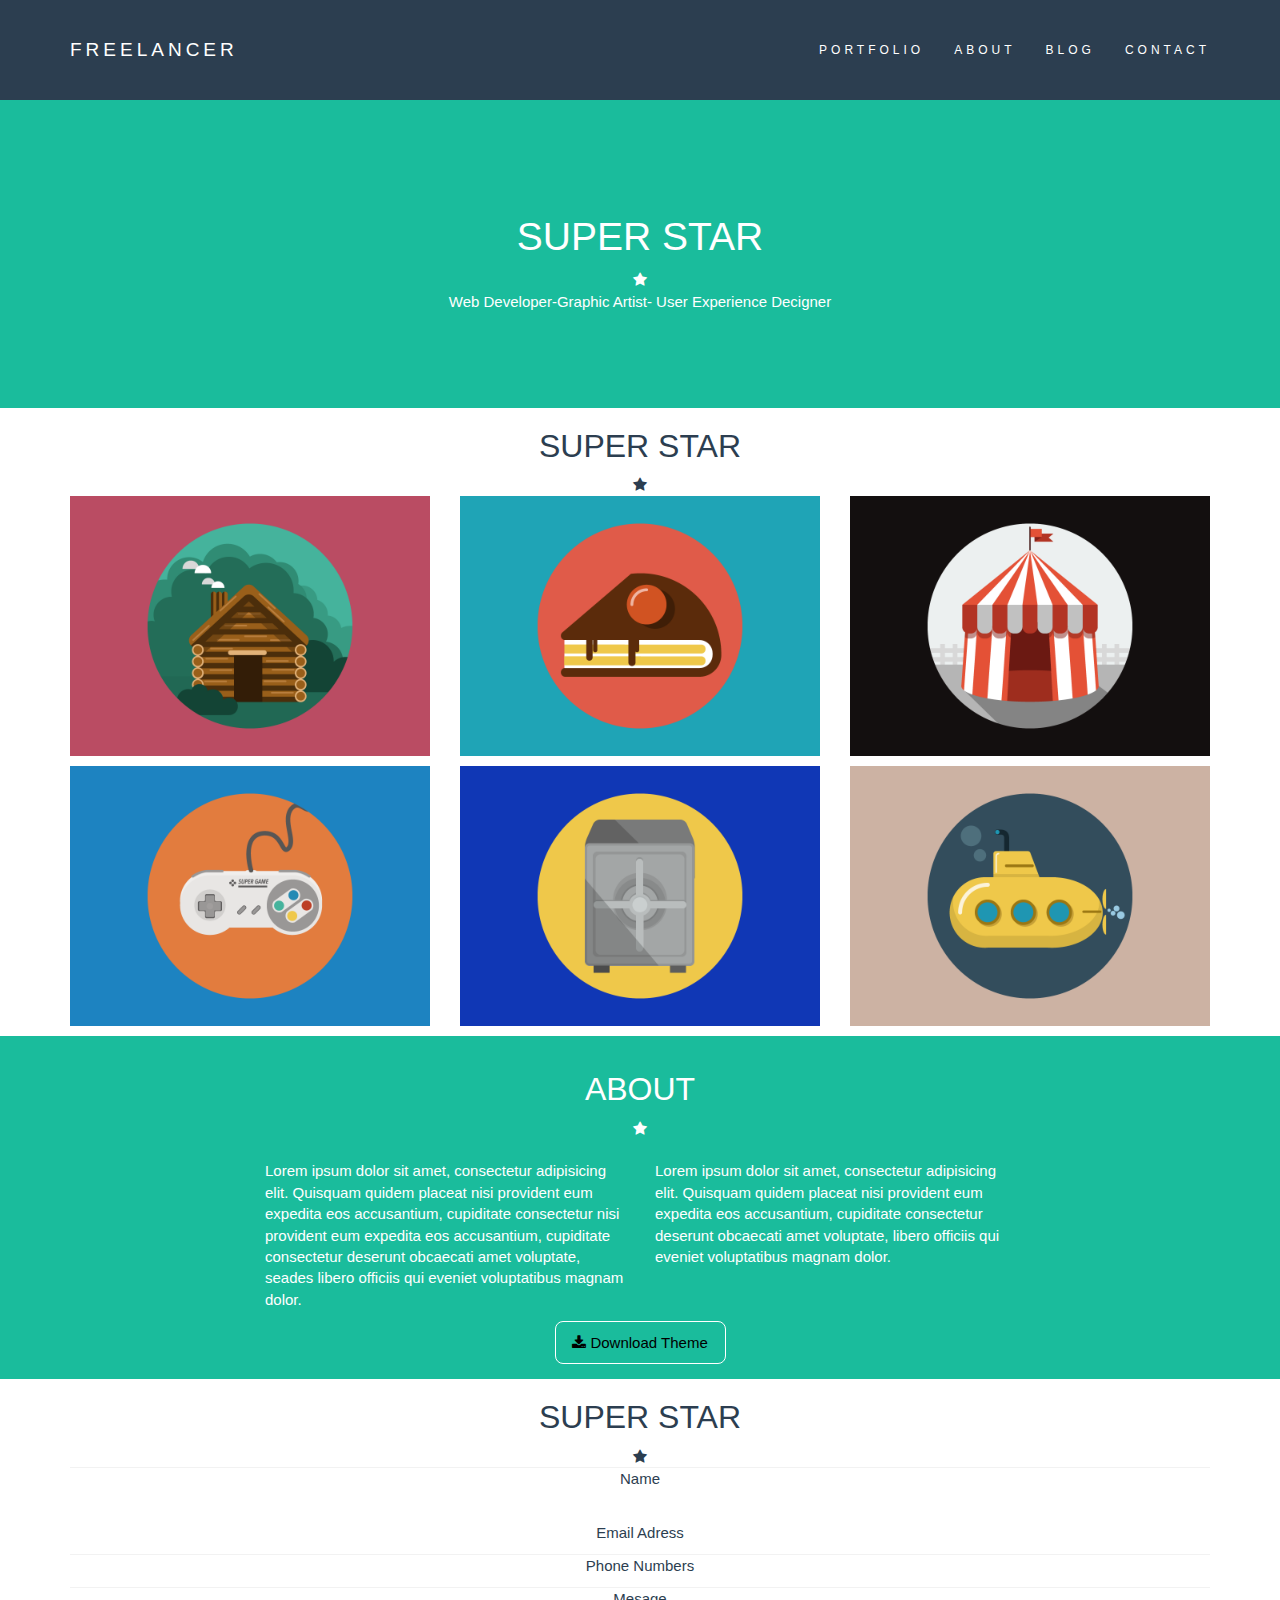
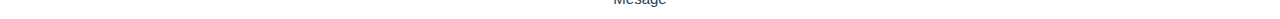
==== index.html @ 64d652cc "primer index" ====
<!DOCTYPE html>
<html lang="en">
<head>
    <meta charset="utf-8">
    <meta http-equiv="X-UA-Compatible" content="IE=edge">
    <meta name="viewport" content="width=device-width, initial-scale=1">
    <meta name="description" content="">
    <meta name="author" content="">

    <title>Freelancer Super Star Theme</title>

    <link href="css/bootstrap.css" rel="stylesheet">
    <link href="css/freelancer.css" rel="stylesheet">

    <link href="font-awesome/css/font-awesome.min.css" rel="stylesheet" type="text/css">
    <link href="http://fonts.googleapis.com/css?family=Montserrat:400,700" rel="stylesheet" type="text/css">


    <!-- HTML5 Shim and Respond.js IE8 support of HTML5 elements and media queries -->
    <!-- WARNING: Respond.js doesn't work if you view the page via file:// -->
    <!--[if lt IE 9]>
        <script src="https://oss.maxcdn.com/libs/html5shiv/3.7.0/html5shiv.js"></script>
        <script src="https://oss.maxcdn.com/libs/respond.js/1.4.2/respond.min.js"></script>
    <![endif]-->

</head>

<body>
<header>
    <nav class="navbar navbar-default navbar-fixed-top">
      <div class="container">
        <div class="navbar-header">
          <button type="button" class="navbar-toggle" data-toggle="collapse" data-target="#myNavbar">
            <span class="icon-bar"></span>
            <span class="icon-bar"></span>
            <span class="icon-bar"></span>                        
          </button>
          <a class="navbar-brand" href="#myPage">FREELANCER</a>
        </div>
        <div class="collapse navbar-collapse" id="myNavbar">
          <ul class="nav navbar-nav navbar-right">
            <li class=""><a href="#about">PORTFOLIO</a></li>
            <li class=""><a href="#services">ABOUT</a></li>
            <li class=""><a href="#portfolio">BLOG</a></li>
            <li class=""><a href="#contact">CONTACT</a></li>
          </ul>
        </div>
      </div>
    </nav><!--aqui termina el menú-->

    <div class="centrado">
    
        <div class="container-fluid bg-1 text-center">
          <h1>SUPER STAR</h1>
          <span><i class="fa fa-star"></i></span>
          <p>Web Developer-Graphic Artist- User Experience Decigner</p>
        </div>

    </div>

</header>
<div class="portafolio">
    <div class="subtitulo bg-1 text-center">
          <h2>SUPER STAR</h2>
          <span><i class="fa fa-star"></i></span>
    </div>
</div>

<div class="container text-center">
    <div class="row">
        <div class="imagen">
            <div class="col-sm-4">
             <img src="img/portfolio/cabin.png" alt="">
            </div>
        </div>
        <div class="imagen">
            <div class="col-sm-4">
             <img src="img/portfolio/cake.png" alt="">
            </div>
        </div>
        <div class="imagen">
            <div class="col-sm-4">
             <img src="img/portfolio/circus.png" alt="">
            </div>
        </div>
    
       <div class="imagen">
            <div class="col-sm-4">
             <img src="img/portfolio/game.png" alt="">
            </div>
        </div>
        <div class="imagen">
            <div class="col-sm-4">
             <img src="img/portfolio/safe.png" alt="">
            </div>
        </div>
        <div class="imagen">
            <div class="col-sm-4">
             <img src="img/portfolio/submarine.png" alt="">
            </div>
        </div>
    </div>
</div>

<section>
    <div class="container text-center">
        <div class="row">
             <div class="text-center">
                <h2>ABOUT</h2>
                <span><i class="fa fa-star"></i></span> 
            </div>
                    <br>

            <div class="about">
                <div class="col-sm-2"></div>
            </div>

            <div class="about">
                <div class="col-sm-4">
                    <div class="aling-derecha">
                        <p>Lorem ipsum dolor sit amet, consectetur adipisicing elit. Quisquam quidem placeat nisi provident eum expedita eos accusantium, cupiditate consectetur nisi provident eum expedita eos accusantium, cupiditate consectetur deserunt obcaecati amet voluptate, seades libero officiis qui eveniet voluptatibus magnam dolor.</p>
                    </div>
                </div>
            </div>
            <div class="about">
                <div class="col-sm-4">
                    <div class="aling-derecha">
                        <p>Lorem ipsum dolor sit amet, consectetur adipisicing elit. Quisquam quidem placeat nisi provident eum expedita eos accusantium, cupiditate consectetur deserunt obcaecati amet voluptate, libero officiis qui eveniet voluptatibus magnam dolor.</p>
                    </div>
                </div>
            </div>

            <div class="about">
                <div class="col-sm-2"></div>
            </div>    
        </div>
    
        <center>
            <div class="boton">
            <span><i class="fa fa-download"></i> Download Theme</span>
            </div>
        </center>
    </div>

</section>
<div class="contacto">
    <div class="container bg-1 text-center">
          <h2>SUPER STAR</h2>
          <span><i class="fa fa-star"></i></span>
          <div class="name">
              <p>Name</p>
              <br>
              <p>Email Adress</p>
          </div>
          <div class="phone">
              <p>Phone Numbers</p>
          </div>
          <div class="mesage">
              <p>Mesage</p>
          </div>
    </div>
</div>
    <!-- Inserta tu código aqui -->
    <script src="js/jquery.js"></script>
    <script src="js/bootstrap.min.js"></script>
    <script src="js/freelancer.js"></script>
</body>

</html>
---- css/freelancer.css ----
/**{
	outline: 1px solid red;
	} Inserta tu código aqui */
.navbar {
    margin-bottom: 0;
    z-index: 9999;
    border: 0;
    font-size: 12px !important;
    line-height: 1.42857143 !important;
    letter-spacing: 4px;
    border-radius: 0;
    padding: 20px;
}

.navbar li a, .navbar .navbar-brand {
    color: #fff !important;
}

.navbar-nav li a:hover, .navbar-nav li.active a {
    color: #f4511e !important;
    background-color: #fff !important;
}

.navbar-default .navbar-toggle {
    border-color: transparent;
    color: #fff !important;
}
header,section {
	background:#1abc9c;
	color: #fff;
	padding:15px;
}
.container-fluid {
    padding-top:180px;
    padding-bottom: 70px;

}
.imagen img{
    width: 100%;
    height: 100%;
    margin-bottom: 10px;
}
.about,.aling-derecha{
	text-align:left; 
}
.boton{
	background:transparent;
	padding:10px;
	border: 1px solid #fff;
	border-radius:8px;
	color:black;
	width:15%;
}
.name, .phone, .mesage{
	border-top:1px solid #F2F2F2;
}
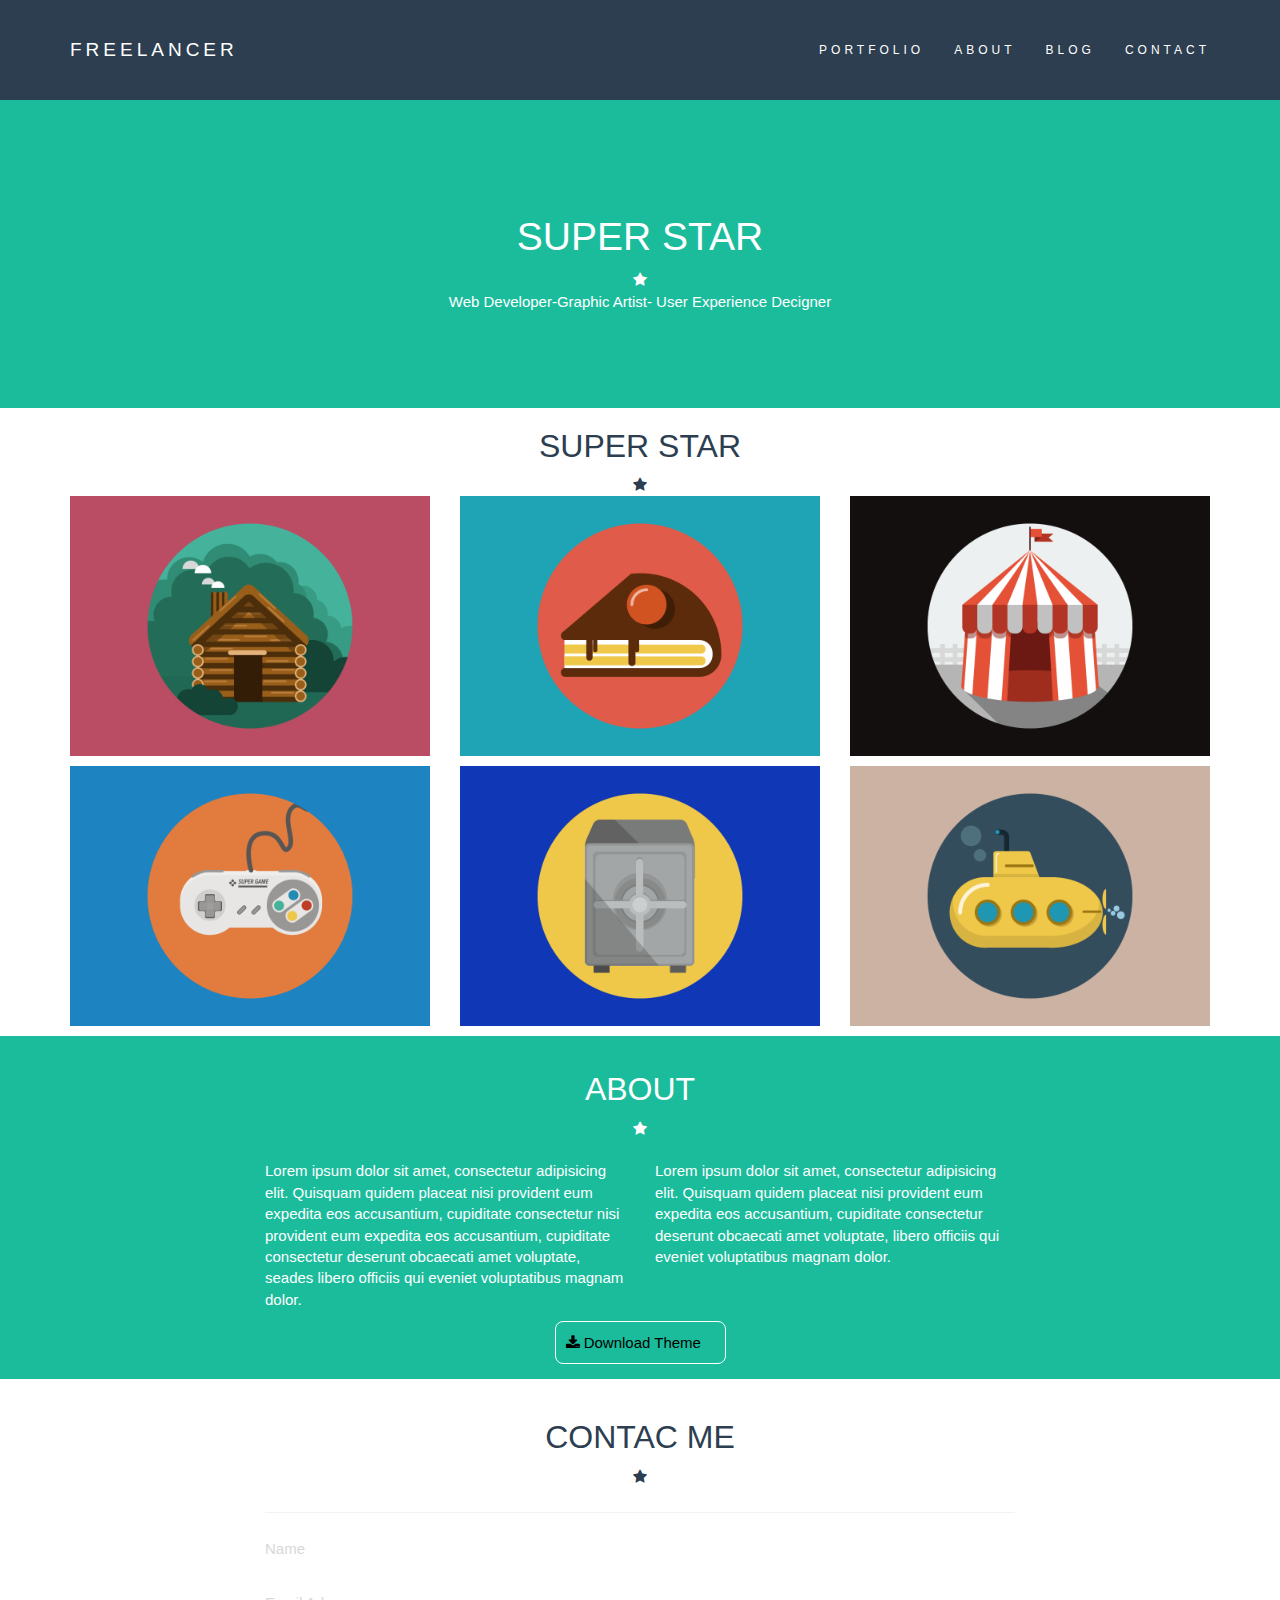
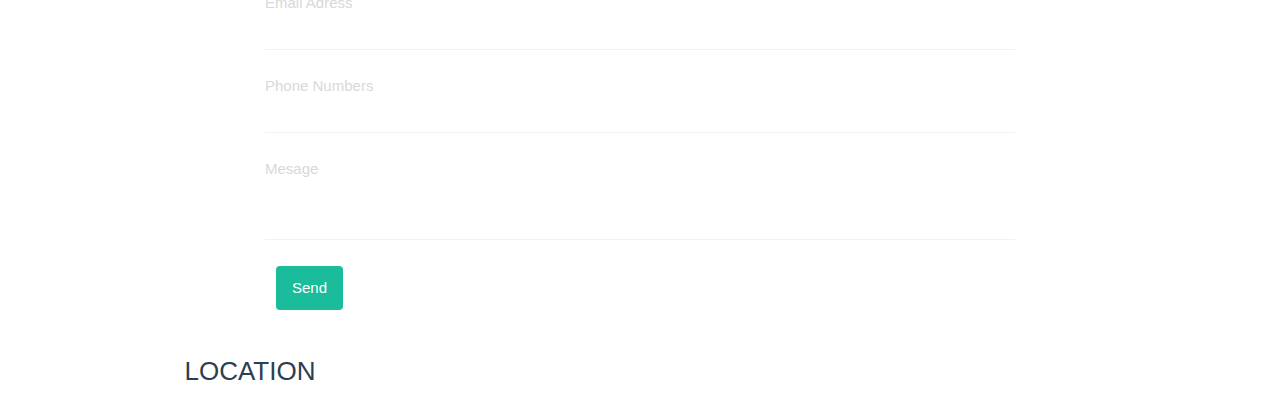
==== commit 72f99cfb: "arreglo del CONTAC ME" ====
--- a/index.html
+++ b/index.html
@@ -144,22 +144,47 @@
 
 </section>
 <div class="contacto">
-    <div class="container bg-1 text-center">
-          <h2>SUPER STAR</h2>
-          <span><i class="fa fa-star"></i></span>
-          <div class="name">
-              <p>Name</p>
-              <br>
-              <p>Email Adress</p>
-          </div>
-          <div class="phone">
-              <p>Phone Numbers</p>
-          </div>
-          <div class="mesage">
-              <p>Mesage</p>
-          </div>
+    <div class="container  text-center">
+        <h2>CONTAC ME</h2>
+        <span><i class="fa fa-star"></i></span>
+        <div class="row">
+            <div class="col-sm-2"></div>
+            <div class="col-sm-8">
+                <div class="name">
+                    <p>Name</p>
+                    <br>
+                    <p>Email Adress</p>
+                </div>
+                <div class="phone">
+                    <p>Phone Numbers</p>
+                </div>
+                <div class="mesage">
+                    <p>Mesage</p>
+                </div>
+                <div class="boton">
+                    <button class="btn ">Send</button>
+                </div>
+            </div>
+            <div class="col-sm-2"></div>
+        </div>
+        
     </div>
 </div>
+<footer>
+    <div class="container  text-center">
+        <div class="row">
+            <div class="col-sm-4">
+                <h3>LOCATION</h3>
+            </div>
+            <div class="col-sm-4">
+                
+            </div>
+            <div class="col-sm-4">
+                
+            </div>
+        </div>
+    </div>
+</footer>
     <!-- Inserta tu código aqui -->
     <script src="js/jquery.js"></script>
     <script src="js/bootstrap.min.js"></script>
--- a/css/freelancer.css
+++ b/css/freelancer.css
@@ -51,6 +51,32 @@
 	color:black;
 	width:15%;
 }
+.contacto{
+	margin-top:20px;
+}
+.contacto .row{
+	margin-top: 25px;
+}
 .name, .phone, .mesage{
 	border-top:1px solid #F2F2F2;
+	color:#D8D8D8;
+	text-align: left;
+	padding:25px 0px;
+}
+.mesage{
+	border-bottom: 1px solid #F2F2F2;
+	padding-bottom:50px;
+}
+.contacto .btn {
+    margin: 15px 0;
+    background-color: #1abc9c;
+    color: #fff;
+}
+.boton{
+	text-align: left;
+}
+.btn:hover {
+    border: 1px solid #1abc9c;
+    background-color: #fff !important;
+    color: #1abc9c;
 }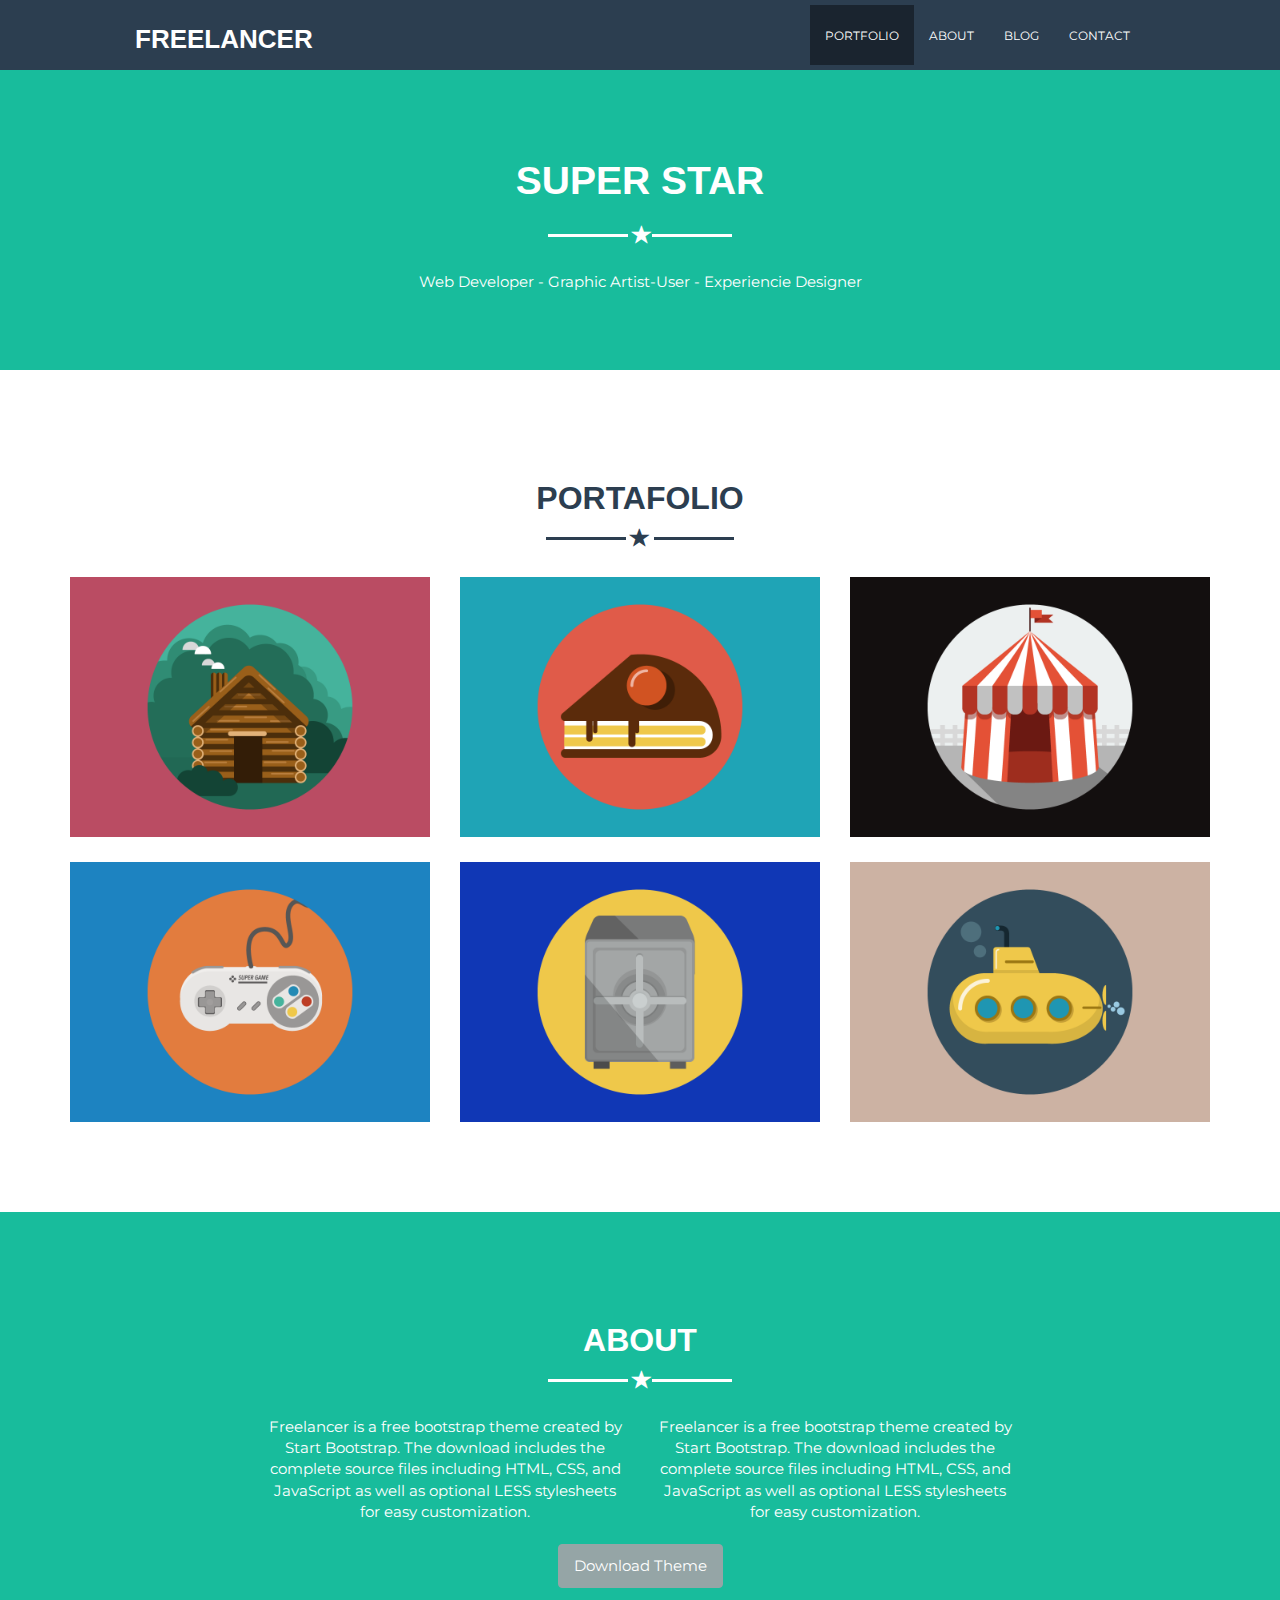
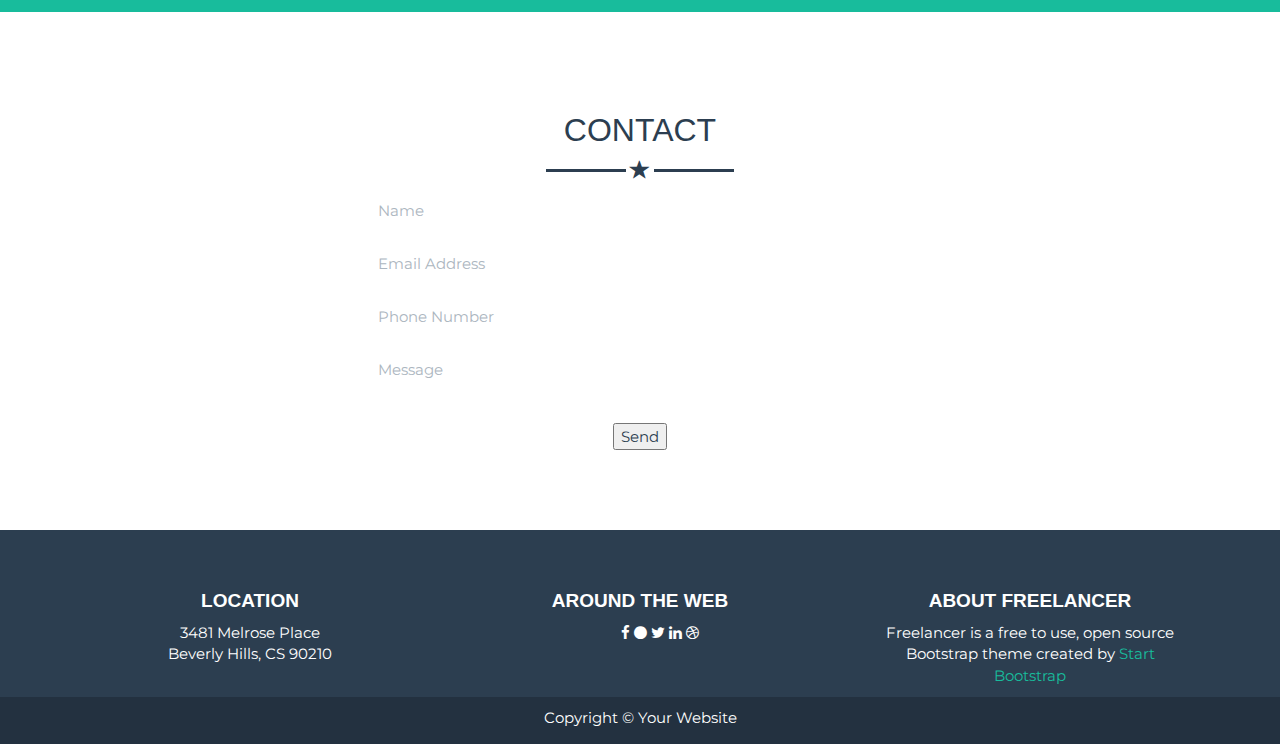
==== commit 1a06f444: "trabajo terminado arregle el contact me" ====
--- a/index.html
+++ b/index.html
@@ -11,7 +11,6 @@
 
     <link href="css/bootstrap.css" rel="stylesheet">
     <link href="css/freelancer.css" rel="stylesheet">
-
     <link href="font-awesome/css/font-awesome.min.css" rel="stylesheet" type="text/css">
     <link href="http://fonts.googleapis.com/css?family=Montserrat:400,700" rel="stylesheet" type="text/css">
 
@@ -24,171 +23,227 @@
     <![endif]-->
 
 </head>
-
 <body>
-<header>
-    <nav class="navbar navbar-default navbar-fixed-top">
+    <div class="wrapper">
+       <div class="header">
+            <nav class="navbar navbar-default">
+              <div class="container-fluid">
+                <!-- Brand and toggle get grouped for better mobile display -->
+                <div class="navbar-header">
+                  <a class="navbar-brand" href="#"><h3>FREELANCER</h3></a>
+                </div>
+                <!-- Collect the nav links, forms, and other content for toggling -->
+                <div class="collapse navbar-collapse" id="bs-example-navbar-collapse-1">
+                  <ul class="nav navbar-nav navbar-right">
+                    <li class="active"><a href="#portfolio">PORTFOLIO</a></li>
+                    <li><a href="about.html">ABOUT</a></li>
+                    <li><a href="blog.html">BLOG</a></li>
+                    <li><a href="#contact">CONTACT</a></li>
+                  </ul>
+                </div><!-- /.navbar-collapse -->
+              </div><!-- /.container-fluid -->
+            </nav>
+        </div>
+        <div class="content-intro text-center">
+            <h1 class="font-700">SUPER STAR</h1>
+            </br>
+            <div>
+                <div class="raya"></div>
+                <span class="glyphicon glyphicon-star" aria-hidden="true"></span><div class="raya"></div>
+            </div>
+            </br>
+            <p>Web Developer - Graphic Artist-User - Experiencie Designer</p>
+        </div>
+    </div>
+    <div id="portfolio" class="content-portafolio text-center pad-top-90">
+        <div class="container">
+            <h2 class="font-700">PORTAFOLIO</h2>
+            <div>
+                <div class="raya-black"></div>
+                <span class="glyphicon glyphicon-star" aria-hidden="true"></span>
+                <div class="raya-black"></div>
+            </div>
+            <div class="row">
+                <div class="col-md-4">
+                    <img src="img/portfolio/cabin.png" class="img-responsive" alt="">
+                </div>
+                <div class="col-md-4">
+                    <img src="img/portfolio/cake.png" class="img-responsive" alt="">
+                </div>
+                <div class="col-md-4">
+                    <img src="img/portfolio/circus.png" class="img-responsive" alt="">
+                </div>
+            </div>
+            <div class="row">
+                <div class="col-md-4">
+                    <img src="img/portfolio/game.png" class="img-responsive" alt="">
+                </div>
+                <div class="col-md-4">
+                    <img src="img/portfolio/safe.png" class="img-responsive" alt="">
+                </div>
+                <div class="col-md-4">
+                    <img src="img/portfolio/submarine.png" class="img-responsive" alt="">
+                </div>
+            </div>
+        </div>
+    </div>
+    <div class="content-about text-center pad-top-90">
+        <div class="container">
+            <h2 class="font-700">ABOUT</h2>
+            <div>
+                <div class="raya"></div>
+                <span class="glyphicon glyphicon-star" aria-hidden="true"></span><div class="raya"></div>
+            </div>
+            </br>
+            <div class="row">
+                <div class="col-md-4 col-md-offset-2">
+                    Freelancer is a free bootstrap theme created by Start Bootstrap. The download includes the complete source files including HTML, CSS, and JavaScript as well as optional LESS stylesheets for easy customization.
+                </div>
+                <div class="col-md-4">
+                    Freelancer is a free bootstrap theme created by Start Bootstrap. The download includes the complete source files including HTML, CSS, and JavaScript as well as optional LESS stylesheets for easy customization.
+                </div>
+            </div>
+            </br>
+            <button type="button" class="btn btn-default">Download Theme</button> 
+        </div>   
+    </div>
+    <div id="contact">
+    <div class="container">
+        <div class="row">
+          <h2>CONTACT</h2>
+                <div>
+                <div class="raya-black"></div>
+                <span class="glyphicon glyphicon-star" aria-hidden="true"></span>
+                <div class="raya-black"></div>
+            </div>
+                <div class="col-md-6 col-md-offset-3">
+                    <input type="text" class="form-control" placeholder="Name">
+                    <input type="text" class="form-control" placeholder="Email Address">
+                    <input type="text" class="form-control" placeholder="Phone Number">
+                    <input type="text" class="form-control" id="mensaje" placeholder="Message">
+                    <br>
+                    <button type="button" class="boton2">Send</button>
+                </div>
+            </div>
+        </div>
+     </div>
+</div>
+    <footer class="redes text-center">  
       <div class="container">
-        <div class="navbar-header">
-          <button type="button" class="navbar-toggle" data-toggle="collapse" data-target="#myNavbar">
-            <span class="icon-bar"></span>
-            <span class="icon-bar"></span>
-            <span class="icon-bar"></span>                        
-          </button>
-          <a class="navbar-brand" href="#myPage">FREELANCER</a>
-        </div>
-        <div class="collapse navbar-collapse" id="myNavbar">
-          <ul class="nav navbar-nav navbar-right">
-            <li class=""><a href="#about">PORTFOLIO</a></li>
-            <li class=""><a href="#services">ABOUT</a></li>
-            <li class=""><a href="#portfolio">BLOG</a></li>
-            <li class=""><a href="#contact">CONTACT</a></li>
-          </ul>
-        </div>
+          <div class="row">
+              <div class="col-md-4">
+                  <h4 class="font-700">LOCATION</h4>
+                  <p>3481 Melrose Place </br>Beverly Hills, CS 90210</p>
+              </div>
+              <div class="col-md-4">
+                  <h4 class="font-700">AROUND THE WEB</h4>
+                  <ul>
+                      <li><div class="circulo"><i class="fa fa-facebook"></i></div></li>
+                      <li><div class="circulo"><i class="fa fa-circle"></i></div></li>
+                      <li><div class="circulo"><i class="fa fa-twitter"></i></div></li>
+                      <li><div class="circulo"><i class="fa fa-linkedin"></i></div></li>
+                      <li><div class="circulo"><i class="fa fa-dribbble"></i></div></li>
+                  </ul>
+              </div>
+              <div class="col-md-4">
+                  <h4 class="font-700">ABOUT FREELANCER</h4>
+                  <p>Freelancer is a free to use, open source Bootstrap theme created by <span class="turq">Start </br> Bootstrap</span></p>
+              </div>
+          </div>
+      </div>     
+      <div class="final">
+       <p>Copyright &copy; Your Website</p>
       </div>
-    </nav><!--aqui termina el menú-->
-
-    <div class="centrado">
-    
-        <div class="container-fluid bg-1 text-center">
-          <h1>SUPER STAR</h1>
-          <span><i class="fa fa-star"></i></span>
-          <p>Web Developer-Graphic Artist- User Experience Decigner</p>
-        </div>
-
-    </div>
-
-</header>
-<div class="portafolio">
-    <div class="subtitulo bg-1 text-center">
-          <h2>SUPER STAR</h2>
-          <span><i class="fa fa-star"></i></span>
-    </div>
-</div>
-
-<div class="container text-center">
-    <div class="row">
-        <div class="imagen">
-            <div class="col-sm-4">
-             <img src="img/portfolio/cabin.png" alt="">
-            </div>
-        </div>
-        <div class="imagen">
-            <div class="col-sm-4">
-             <img src="img/portfolio/cake.png" alt="">
-            </div>
-        </div>
-        <div class="imagen">
-            <div class="col-sm-4">
-             <img src="img/portfolio/circus.png" alt="">
-            </div>
-        </div>
-    
-       <div class="imagen">
-            <div class="col-sm-4">
-             <img src="img/portfolio/game.png" alt="">
-            </div>
-        </div>
-        <div class="imagen">
-            <div class="col-sm-4">
-             <img src="img/portfolio/safe.png" alt="">
-            </div>
-        </div>
-        <div class="imagen">
-            <div class="col-sm-4">
-             <img src="img/portfolio/submarine.png" alt="">
-            </div>
-        </div>
-    </div>
-</div>
-
-<section>
-    <div class="container text-center">
-        <div class="row">
-             <div class="text-center">
-                <h2>ABOUT</h2>
-                <span><i class="fa fa-star"></i></span> 
-            </div>
-                    <br>
-
-            <div class="about">
-                <div class="col-sm-2"></div>
-            </div>
-
-            <div class="about">
-                <div class="col-sm-4">
-                    <div class="aling-derecha">
-                        <p>Lorem ipsum dolor sit amet, consectetur adipisicing elit. Quisquam quidem placeat nisi provident eum expedita eos accusantium, cupiditate consectetur nisi provident eum expedita eos accusantium, cupiditate consectetur deserunt obcaecati amet voluptate, seades libero officiis qui eveniet voluptatibus magnam dolor.</p>
-                    </div>
-                </div>
-            </div>
-            <div class="about">
-                <div class="col-sm-4">
-                    <div class="aling-derecha">
-                        <p>Lorem ipsum dolor sit amet, consectetur adipisicing elit. Quisquam quidem placeat nisi provident eum expedita eos accusantium, cupiditate consectetur deserunt obcaecati amet voluptate, libero officiis qui eveniet voluptatibus magnam dolor.</p>
-                    </div>
-                </div>
-            </div>
-
-            <div class="about">
-                <div class="col-sm-2"></div>
-            </div>    
-        </div>
-    
-        <center>
-            <div class="boton">
-            <span><i class="fa fa-download"></i> Download Theme</span>
-            </div>
-        </center>
-    </div>
-
-</section>
-<div class="contacto">
-    <div class="container  text-center">
-        <h2>CONTAC ME</h2>
-        <span><i class="fa fa-star"></i></span>
-        <div class="row">
-            <div class="col-sm-2"></div>
-            <div class="col-sm-8">
-                <div class="name">
-                    <p>Name</p>
-                    <br>
-                    <p>Email Adress</p>
-                </div>
-                <div class="phone">
-                    <p>Phone Numbers</p>
-                </div>
-                <div class="mesage">
-                    <p>Mesage</p>
-                </div>
-                <div class="boton">
-                    <button class="btn ">Send</button>
-                </div>
-            </div>
-            <div class="col-sm-2"></div>
-        </div>
-        
-    </div>
-</div>
-<footer>
-    <div class="container  text-center">
-        <div class="row">
-            <div class="col-sm-4">
-                <h3>LOCATION</h3>
-            </div>
-            <div class="col-sm-4">
-                
-            </div>
-            <div class="col-sm-4">
-                
-            </div>
-        </div>
-    </div>
-</footer>
+    </footer> 
     <!-- Inserta tu código aqui -->
     <script src="js/jquery.js"></script>
     <script src="js/bootstrap.min.js"></script>
     <script src="js/freelancer.js"></script>
+    <script src="slider/js/jssor.slider.min.js"></script>
+    <script>
+    jQuery(document).ready(function(){
+        $( "#miformulario" ).submit(function( event ) {
+          //alert( "submit called" );
+          //event.preventDefault();
+          $('#fg_nombre').removeClass('has-error');
+          $('#fg_nombre').find('span').text("");
+          $('#fg_dircorreo').removeClass('has-error');
+          $('#fg_dircorreo').find('span').text("");
+          var nombre = $('[name=nombre]').val();
+          var dircorreo = $('[name=dircorreo]').val();
+          //alert('nombre: '+nombre+', correo: '+dircorreo);
+          if(nombre==""){
+            $('[name=nombre]').closest('.form-group').addClass("has-error");
+            //$('#fg_nombre').addClass('has-error');
+            $('#fg_nombre').find('span').text("Debe ingresar un nombre");
+            return false;
+          }else{
+            if(nombre.length<5){
+              $('#fg_nombre').addClass('has-error');
+              $('#fg_nombre').find('span').text("Debe ingresar un nombre mas largo"); 
+              return false;
+            }
+          }
+          if(dircorreo==""){  
+            $('#fg_dircorreo').addClass('has-error');
+            $('#fg_dircorreo').find('span').text("debe ingresar una direccion de correo");
+            return false;
+          }else{
+            /*var arrobas = dircorreo.indexOf("@");
+            if(arrobas==-1){
+              $('#fg_dircorreo').addClass('has-error');
+            }*/
+            var testEmail = /^[A-Z0-9._%+-]+@([A-Z0-9-]+\.)+[A-Z]{2,4}$/i;
+            if (testEmail.test(dircorreo)){
+              // Do whatever if it passes.
+            }else{
+              $('#fg_dircorreo').addClass('has-error');
+              $('#fg_dircorreo').find('span').text("debe ingresar una direccion de correo valida");
+              return false;
+            }
+          }
+          //return false;
+        });
+
+        /*$('.navbar-nav a').click(function(event){
+          var selector = $(this).attr('href');//#portfolio
+          var offset = $(selector).offset().top;//$("#portfolio").offset().top
+          $('body, html').animate({
+            scrollTop:offset
+          },2000);
+          event.preventDefault();
+        });*/
+
+
+        mause = {
+          color:'negro',
+          tamano:'mediano',
+          botones:3,
+          ubi_x:0,
+          ubi_y:0,//propiedades
+          mover_x: function(px){//metodo
+            console.log(this);
+            this.ubi_x=this.ubi_x+px;
+            return true;
+          }
+        };
+
+        $.fn.enrojecer = function(color){
+          this.css({'color':color,'background': color});
+          return this;
+        }
+        $.fn.menuscroll = function(){
+          this.click(function(event){
+            var selector = $(this).attr('href');//#portfolio
+            var offset = $(selector).offset().top;//$("#portfolio").offset().top
+            $('body, html').animate({
+              scrollTop:offset
+            },2000);
+            event.preventDefault();
+          });
+        }
+    });
+    </script>
 </body>
 
 </html>
--- a/css/freelancer.css
+++ b/css/freelancer.css
@@ -1,82 +1,116 @@
-/**{
-	outline: 1px solid red;
-	} Inserta tu código aqui */
-.navbar {
-    margin-bottom: 0;
-    z-index: 9999;
-    border: 0;
-    font-size: 12px !important;
-    line-height: 1.42857143 !important;
-    letter-spacing: 4px;
-    border-radius: 0;
-    padding: 20px;
+html body{
+    font-family: 'Montserrat', sans-serif;
+    margin: 0;
+    padding: 0;
+}
+h1, h3{
+    margin: 0;
+    padding: 0;
+}
+ul li{
+    list-style: none;
+    display: inline-block;
+    margin: 0;
+    padding: 0;
 }
 
-.navbar li a, .navbar .navbar-brand {
-    color: #fff !important;
+.font-700{
+    font-weight: 700;
+}
+.font-400{
+    font-weight: 400;
+}
+.pad-top-90{
+    padding-top: 90px;
+}
+.glyphicon-star{
+    font-size: 20px;
+}
+.turq{
+    color: #18BC9C;
+}
+.navbar{
+    border-radius: 0;
+    padding: 5px 120px;
+}
+.navbar .navbar-brand h3{
+    font-weight: 700;
+}
+.navbar .navbar-nav a{
+    font-size: 12px;
+}
+.raya{
+    background: #fff;
+    height: 3px;
+    width: 80px;
+    display: inline-block;
+    margin-bottom: 7px;
+}
+.raya-black{
+    background: #2C3E50;
+    height: 3px;
+    width: 80px;
+    display: inline-block;
+    margin-bottom: 7px;
+}
+.navbar{
+    margin-bottom: 0;
+}
+.content-intro{
+    background-color: #18BC9C;
+    height: 300px;
+    color: #fff;
+    padding-top: 90px; 
+}
+.wrapper-about{
+    background-color: #18BC9C;
+    height: 300px;
+    color: #fff;
+}
+.content-portafolio img{
+    margin-top: 25px;
+}
+.content-about{
+    background-color: #18BC9C;
+    height: 400px;
+    color: #fff;
+    margin-top: 90px;
+}
+.content-ctact{
+    margin-bottom: 90px;
+}
+#contact, #contact2, #contact3{
+    width: 100%;
+    text-align: center;
+    padding: 80px 0px 80px 0px;
+}
+#contact input, #contact2 input, #contact3 input{
+    border-style: none;
+    margin-bottom: 10px;
+    margin-top: 5px;
 }
 
-.navbar-nav li a:hover, .navbar-nav li.active a {
-    color: #f4511e !important;
-    background-color: #fff !important;
+footer{
+    padding-top: 50px;
+    background-color: #2C3E50;
+    color: #fff;
 }
-
-.navbar-default .navbar-toggle {
-    border-color: transparent;
-    color: #fff !important;
+footer .final{
+    background-color: #233140;
+    padding: 10px 0 5px 0;
 }
-header,section {
-	background:#1abc9c;
-	color: #fff;
-	padding:15px;
+.circulo{
 }
-.container-fluid {
-    padding-top:180px;
-    padding-bottom: 70px;
+/**********/
+.content-code .desc{
+    margin-bottom: 30px;
 
 }
-.imagen img{
-    width: 100%;
-    height: 100%;
-    margin-bottom: 10px;
+.content-more{
+    height: 500px;
 }
-.about,.aling-derecha{
-	text-align:left; 
+.content-more img{
+    width: 200px;
+    text-align: center;
+    
 }
-.boton{
-	background:transparent;
-	padding:10px;
-	border: 1px solid #fff;
-	border-radius:8px;
-	color:black;
-	width:15%;
-}
-.contacto{
-	margin-top:20px;
-}
-.contacto .row{
-	margin-top: 25px;
-}
-.name, .phone, .mesage{
-	border-top:1px solid #F2F2F2;
-	color:#D8D8D8;
-	text-align: left;
-	padding:25px 0px;
-}
-.mesage{
-	border-bottom: 1px solid #F2F2F2;
-	padding-bottom:50px;
-}
-.contacto .btn {
-    margin: 15px 0;
-    background-color: #1abc9c;
-    color: #fff;
-}
-.boton{
-	text-align: left;
-}
-.btn:hover {
-    border: 1px solid #1abc9c;
-    background-color: #fff !important;
-    color: #1abc9c;
-}